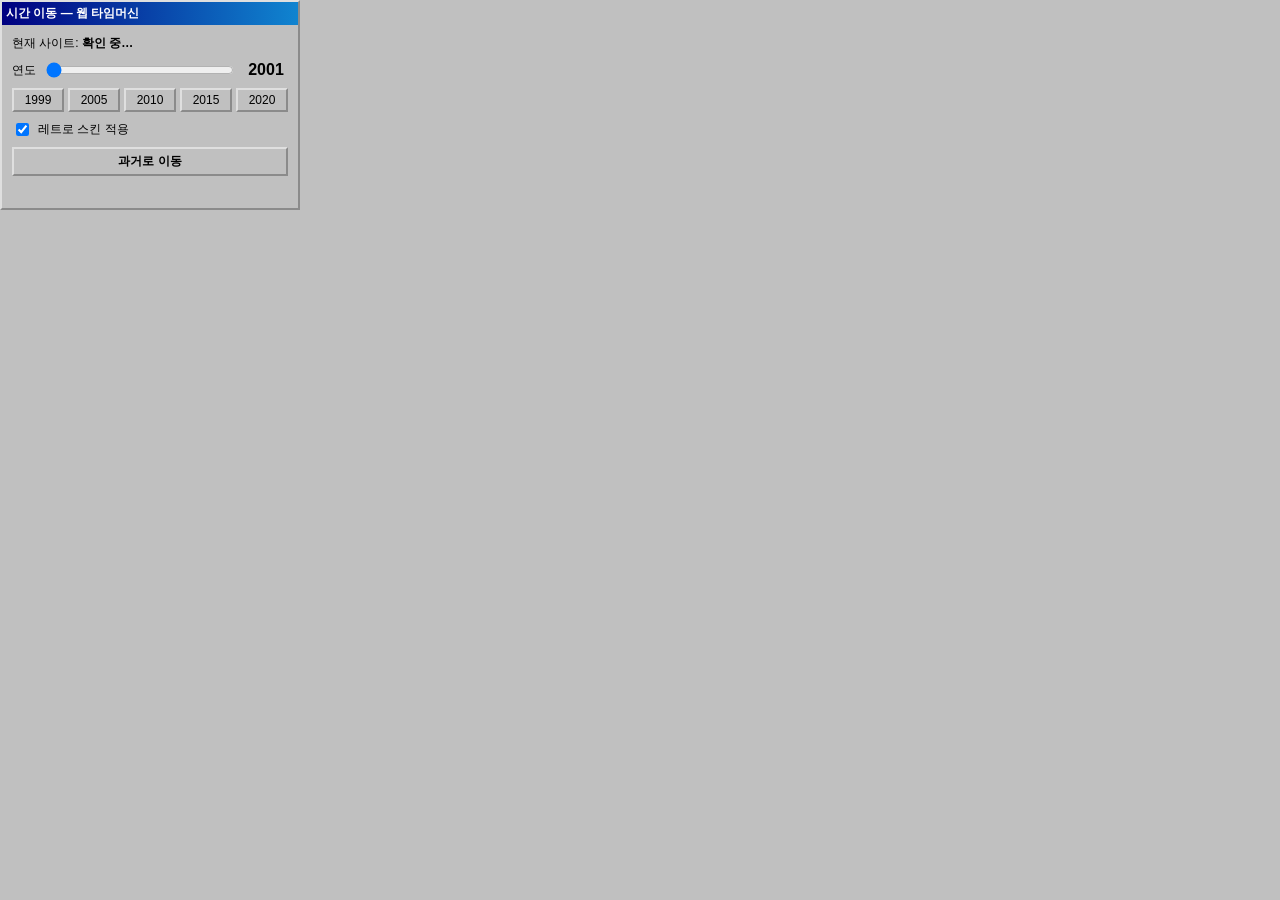
==== popup.html @ b3320c81 "웹 타임머신 v1.0.0 — Wayback Machine 기반 웹사이트 시간 이동 크롬 확장" ====
<!doctype html>
<html lang="ko">
<head>
<meta charset="utf-8">
<link rel="stylesheet" href="ui.css">
<style>
  body { width: 300px; }
  .window { border: 2px outset #dfdfdf; }
  .body { padding: 10px; display: flex; flex-direction: column; gap: 8px; }
  .site { margin: 0; }
  .year-row { display: flex; align-items: center; gap: 8px; }
  .year-row b { font-size: 16px; min-width: 44px; text-align: center; }
  input[type="range"] { flex: 1; }
  .presets { display: flex; gap: 4px; }
  .presets .btn { flex: 1; padding: 3px 0; }
  .check { display: flex; align-items: center; gap: 6px; }
  .msg { margin: 0; color: #808080; min-height: 14px; }
</style>
</head>
<body>
<div class="window">
  <div class="title-bar"><span class="title">시간 이동 — 웹 타임머신</span></div>
  <div class="body">
    <p class="site">현재 사이트: <b id="host">확인 중…</b></p>
    <div class="year-row">
      <span>연도</span>
      <input type="range" id="year" min="1996" value="2001">
      <b id="yearLabel">2001</b>
    </div>
    <div class="presets">
      <button class="btn" data-year="1999">1999</button>
      <button class="btn" data-year="2005">2005</button>
      <button class="btn" data-year="2010">2010</button>
      <button class="btn" data-year="2015">2015</button>
      <button class="btn" data-year="2020">2020</button>
    </div>
    <label class="check"><input type="checkbox" id="skin" checked> 레트로 스킨 적용</label>
    <button class="btn primary" id="go">과거로 이동</button>
    <p class="msg" id="msg"></p>
  </div>
</div>
<script src="popup.js"></script>
</body>
</html>
---- ui.css ----
* { box-sizing: border-box; }
html, body { margin: 0; padding: 0; }
body {
  font-family: Tahoma, "MS Sans Serif", Gulim, sans-serif;
  font-size: 12px;
  background: #c0c0c0;
  color: #000;
}
.title-bar {
  background: linear-gradient(90deg, #000080, #1084d0);
  color: #fff;
  font-weight: bold;
  padding: 3px 4px;
  display: flex;
  align-items: center;
  gap: 4px;
  user-select: none;
}
.title-bar .title {
  flex: 1;
  white-space: nowrap;
  overflow: hidden;
  text-overflow: ellipsis;
}
.tb {
  width: 18px;
  height: 16px;
  padding: 0;
  background: #c0c0c0;
  border: 2px outset #dfdfdf;
  font-size: 9px;
  font-weight: bold;
  line-height: 1;
  color: #000;
  cursor: pointer;
  display: inline-flex;
  align-items: center;
  justify-content: center;
}
.tb:active { border-style: inset; }
.btn {
  background: #c0c0c0;
  border: 2px outset #dfdfdf;
  padding: 4px 12px;
  font: inherit;
  color: #000;
  cursor: pointer;
}
.btn:active { border-style: inset; }
.btn:disabled { color: #808080; cursor: default; }
.btn.primary { font-weight: bold; }
.field {
  border: 2px inset #dfdfdf;
  background: #fff;
  color: #000;
  padding: 3px 4px;
  font: inherit;
}
.status-bar {
  border-top: 1px solid #808080;
  box-shadow: 0 1px 0 #dfdfdf;
  padding: 3px 6px;
  display: flex;
  justify-content: space-between;
  gap: 8px;
  background: #c0c0c0;
}
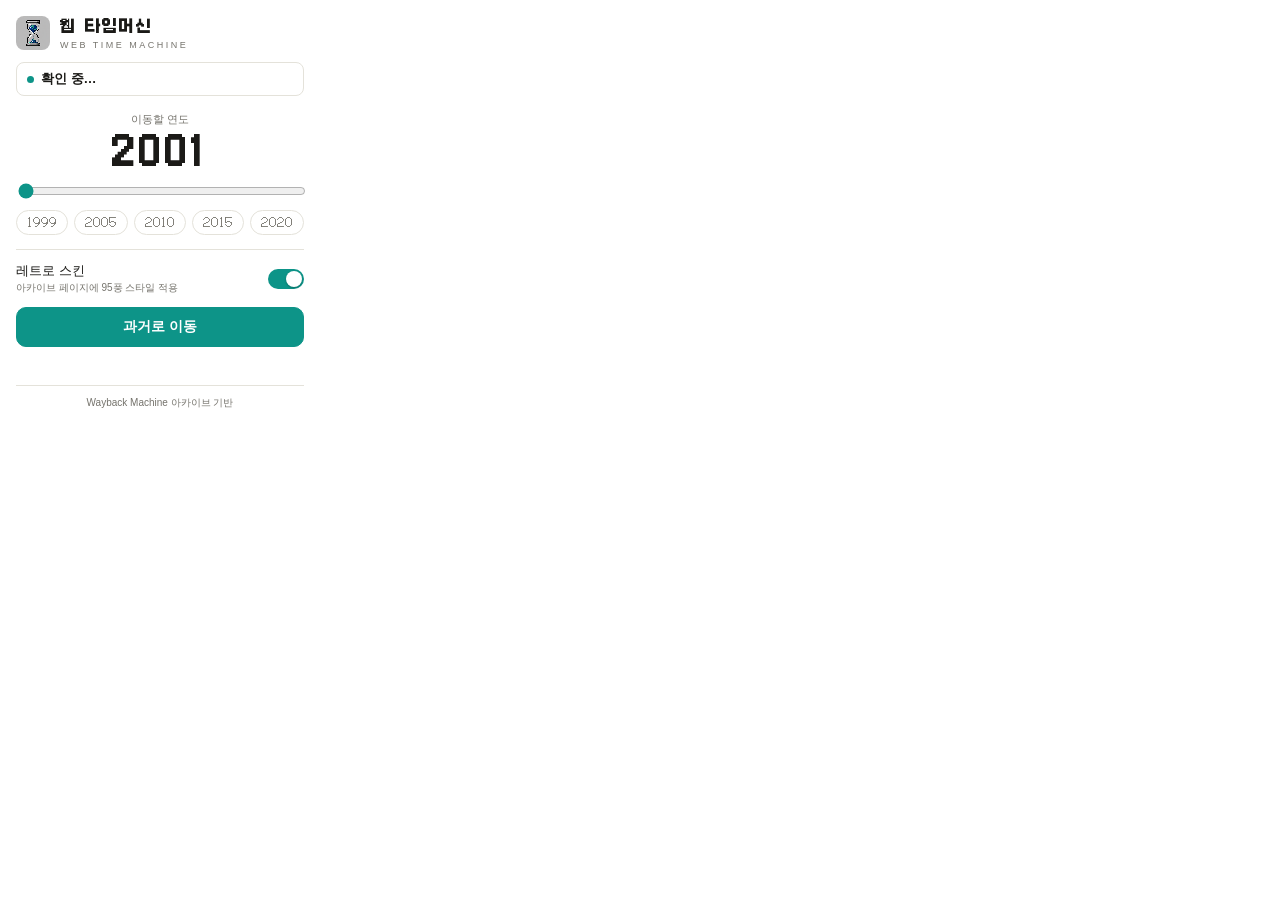
==== commit 187d6a24: "v1.0.0: 모던+도트폰트 리디자인, 갈무리11 번들, 스토어 자산·개인정보처리방침 추가" ====
--- a/popup.html
+++ b/popup.html
@@ -4,40 +4,66 @@
 <meta charset="utf-8">
 <link rel="stylesheet" href="ui.css">
 <style>
-  body { width: 300px; }
-  .window { border: 2px outset #dfdfdf; }
-  .body { padding: 10px; display: flex; flex-direction: column; gap: 8px; }
-  .site { margin: 0; }
-  .year-row { display: flex; align-items: center; gap: 8px; }
-  .year-row b { font-size: 16px; min-width: 44px; text-align: center; }
-  input[type="range"] { flex: 1; }
-  .presets { display: flex; gap: 4px; }
-  .presets .btn { flex: 1; padding: 3px 0; }
-  .check { display: flex; align-items: center; gap: 6px; }
-  .msg { margin: 0; color: #808080; min-height: 14px; }
+  body { width: 320px; background: var(--surface); }
+  .popup { padding: 16px; display: flex; flex-direction: column; gap: 12px; }
+  .pop-head { display: flex; align-items: center; gap: 10px; }
+  .logo { width: 34px; height: 34px; image-rendering: pixelated; border-radius: 8px; }
+  .brand-name { font-size: 16px; font-weight: 700; letter-spacing: 1px; }
+  .brand-sub { font-size: 9px; letter-spacing: 2.5px; color: var(--muted); margin-top: 2px; }
+  .year-block { text-align: center; padding: 4px 0 2px; }
+  .year-label { font-size: 11px; color: var(--muted); }
+  .year-display { font-size: 34px; font-weight: 700; letter-spacing: 3px; margin: 2px 0 6px; }
+  .slider { width: 100%; accent-color: var(--accent); cursor: pointer; }
+  .presets { display: flex; gap: 6px; justify-content: center; margin-top: 8px; }
+  .skin-row {
+    display: flex;
+    align-items: center;
+    justify-content: space-between;
+    gap: 8px;
+    border-top: 1px solid var(--line);
+    padding-top: 12px;
+    cursor: pointer;
+  }
+  .skin-row .hint { display: block; font-size: 10px; color: var(--muted); font-weight: 400; margin-top: 1px; }
+  .cta { width: 100%; padding: 10px; font-size: 14px; border-radius: 10px; }
+  .msg { margin: 0; color: #b91c1c; font-size: 11px; min-height: 14px; text-align: center; }
+  .pop-foot { text-align: center; font-size: 10px; color: var(--muted); border-top: 1px solid var(--line); padding-top: 10px; }
 </style>
 </head>
 <body>
-<div class="window">
-  <div class="title-bar"><span class="title">시간 이동 — 웹 타임머신</span></div>
-  <div class="body">
-    <p class="site">현재 사이트: <b id="host">확인 중…</b></p>
-    <div class="year-row">
-      <span>연도</span>
-      <input type="range" id="year" min="1996" value="2001">
-      <b id="yearLabel">2001</b>
+<div class="popup">
+  <header class="pop-head">
+    <img src="icons/icon48.png" class="logo" alt="">
+    <div>
+      <div class="pixel brand-name">웹 타임머신</div>
+      <div class="brand-sub">WEB TIME MACHINE</div>
     </div>
+  </header>
+
+  <div class="site-chip"><span class="dot"></span><span id="host">확인 중…</span></div>
+
+  <div class="year-block">
+    <div class="year-label">이동할 연도</div>
+    <div class="pixel year-display" id="yearLabel">2001</div>
+    <input type="range" id="year" min="1996" value="2001" class="slider">
     <div class="presets">
-      <button class="btn" data-year="1999">1999</button>
-      <button class="btn" data-year="2005">2005</button>
-      <button class="btn" data-year="2010">2010</button>
-      <button class="btn" data-year="2015">2015</button>
-      <button class="btn" data-year="2020">2020</button>
+      <button class="chip" data-year="1999">1999</button>
+      <button class="chip" data-year="2005">2005</button>
+      <button class="chip" data-year="2010">2010</button>
+      <button class="chip" data-year="2015">2015</button>
+      <button class="chip" data-year="2020">2020</button>
     </div>
-    <label class="check"><input type="checkbox" id="skin" checked> 레트로 스킨 적용</label>
-    <button class="btn primary" id="go">과거로 이동</button>
-    <p class="msg" id="msg"></p>
   </div>
+
+  <label class="skin-row">
+    <span>레트로 스킨<span class="hint">아카이브 페이지에 95풍 스타일 적용</span></span>
+    <input type="checkbox" id="skin" class="switch-input" checked>
+    <span class="switch-track"><span class="knob"></span></span>
+  </label>
+
+  <button class="btn primary cta" id="go">과거로 이동</button>
+  <p class="msg" id="msg"></p>
+  <footer class="pop-foot">Wayback Machine 아카이브 기반</footer>
 </div>
 <script src="popup.js"></script>
 </body>
--- a/ui.css
+++ b/ui.css
@@ -1,67 +1,170 @@
+@font-face {
+  font-family: 'Galmuri11';
+  src: url('fonts/galmuri11.woff2') format('woff2');
+  font-weight: 400;
+  font-display: swap;
+}
+@font-face {
+  font-family: 'Galmuri11';
+  src: url('fonts/galmuri11-bold.woff2') format('woff2');
+  font-weight: 700;
+  font-display: swap;
+}
+
+:root {
+  --bg: #f4f3ef;
+  --surface: #ffffff;
+  --ink: #1b1a17;
+  --muted: #75736c;
+  --line: #e4e2da;
+  --accent: #0d9488;
+  --accent-ink: #0f766e;
+  --accent-soft: #d7f0ec;
+  --radius: 12px;
+  --shadow: 0 1px 2px rgba(27, 26, 23, .05), 0 8px 24px rgba(27, 26, 23, .07);
+  --font-body: -apple-system, BlinkMacSystemFont, 'Segoe UI', Roboto, 'Noto Sans KR', 'Malgun Gothic', sans-serif;
+  --font-pixel: 'Galmuri11', monospace;
+}
+
 * { box-sizing: border-box; }
 html, body { margin: 0; padding: 0; }
 body {
-  font-family: Tahoma, "MS Sans Serif", Gulim, sans-serif;
-  font-size: 12px;
-  background: #c0c0c0;
-  color: #000;
+  font-family: var(--font-body);
+  font-size: 13px;
+  background: var(--bg);
+  color: var(--ink);
 }
-.title-bar {
-  background: linear-gradient(90deg, #000080, #1084d0);
+.pixel { font-family: var(--font-pixel); }
+.flex { flex: 1; }
+
+.btn {
+  border: 1px solid var(--line);
+  background: var(--surface);
+  border-radius: 8px;
+  padding: 6px 12px;
+  font: inherit;
+  color: var(--ink);
+  cursor: pointer;
+  transition: background .12s, border-color .12s;
+}
+.btn:hover { background: #faf9f6; border-color: #cfcdc4; }
+.btn:active { transform: translateY(1px); }
+.btn.primary {
+  background: var(--accent);
+  border-color: var(--accent);
   color: #fff;
-  font-weight: bold;
-  padding: 3px 4px;
+  font-weight: 600;
+}
+.btn.primary:hover { background: var(--accent-ink); border-color: var(--accent-ink); }
+.btn.ghost { background: transparent; border-color: transparent; color: var(--muted); }
+.btn.ghost:hover { color: var(--ink); background: #eceae3; }
+.btn:disabled { opacity: .45; cursor: default; transform: none; }
+.icon-btn {
+  width: 28px;
+  height: 28px;
+  padding: 0;
+  display: inline-flex;
+  align-items: center;
+  justify-content: center;
+  font-size: 10px;
+}
+
+.field {
+  border: 1px solid var(--line);
+  background: var(--surface);
+  border-radius: 8px;
+  padding: 5px 8px;
+  font: inherit;
+  color: var(--ink);
+}
+.field:focus { outline: 2px solid var(--accent-soft); border-color: var(--accent); }
+
+.chip {
+  border: 1px solid var(--line);
+  background: var(--surface);
+  border-radius: 999px;
+  padding: 4px 10px;
+  font-family: var(--font-pixel);
+  font-size: 11px;
+  color: var(--muted);
+  cursor: pointer;
+  transition: all .12s;
+}
+.chip:hover { border-color: var(--accent); color: var(--accent-ink); background: var(--accent-soft); }
+
+.switch {
+  width: 36px;
+  height: 20px;
+  border-radius: 999px;
+  background: #d6d3cb;
+  border: none;
+  position: relative;
+  cursor: pointer;
+  transition: background .15s;
+  padding: 0;
+  flex: none;
+}
+.switch .knob {
+  position: absolute;
+  top: 2px;
+  left: 2px;
+  width: 16px;
+  height: 16px;
+  border-radius: 50%;
+  background: #fff;
+  box-shadow: 0 1px 2px rgba(0, 0, 0, .25);
+  transition: left .15s;
+}
+.switch.on { background: var(--accent); }
+.switch.on .knob { left: 18px; }
+
+.switch-input { position: absolute; opacity: 0; pointer-events: none; }
+.switch-track {
+  width: 36px;
+  height: 20px;
+  border-radius: 999px;
+  background: #d6d3cb;
+  position: relative;
+  cursor: pointer;
+  transition: background .15s;
+  display: inline-block;
+  flex: none;
+}
+.switch-track .knob {
+  position: absolute;
+  top: 2px;
+  left: 2px;
+  width: 16px;
+  height: 16px;
+  border-radius: 50%;
+  background: #fff;
+  box-shadow: 0 1px 2px rgba(0, 0, 0, .25);
+  transition: left .15s;
+}
+.switch-input:checked + .switch-track { background: var(--accent); }
+.switch-input:checked + .switch-track .knob { left: 18px; }
+.switch-input:focus-visible + .switch-track { outline: 2px solid var(--accent-soft); }
+
+.site-chip {
   display: flex;
   align-items: center;
-  gap: 4px;
-  user-select: none;
+  gap: 7px;
+  border: 1px solid var(--line);
+  background: var(--surface);
+  border-radius: 8px;
+  padding: 7px 10px;
+  font-weight: 600;
+  min-width: 0;
 }
-.title-bar .title {
-  flex: 1;
+.site-chip .dot {
+  width: 7px;
+  height: 7px;
+  border-radius: 50%;
+  background: var(--accent);
+  flex: none;
+}
+.site-chip span:last-child {
   white-space: nowrap;
   overflow: hidden;
   text-overflow: ellipsis;
-}
-.tb {
-  width: 18px;
-  height: 16px;
-  padding: 0;
-  background: #c0c0c0;
-  border: 2px outset #dfdfdf;
-  font-size: 9px;
-  font-weight: bold;
-  line-height: 1;
-  color: #000;
-  cursor: pointer;
-  display: inline-flex;
-  align-items: center;
-  justify-content: center;
-}
-.tb:active { border-style: inset; }
-.btn {
-  background: #c0c0c0;
-  border: 2px outset #dfdfdf;
-  padding: 4px 12px;
-  font: inherit;
-  color: #000;
-  cursor: pointer;
-}
-.btn:active { border-style: inset; }
-.btn:disabled { color: #808080; cursor: default; }
-.btn.primary { font-weight: bold; }
-.field {
-  border: 2px inset #dfdfdf;
-  background: #fff;
-  color: #000;
-  padding: 3px 4px;
-  font: inherit;
-}
-.status-bar {
-  border-top: 1px solid #808080;
-  box-shadow: 0 1px 0 #dfdfdf;
-  padding: 3px 6px;
-  display: flex;
-  justify-content: space-between;
-  gap: 8px;
-  background: #c0c0c0;
 }
